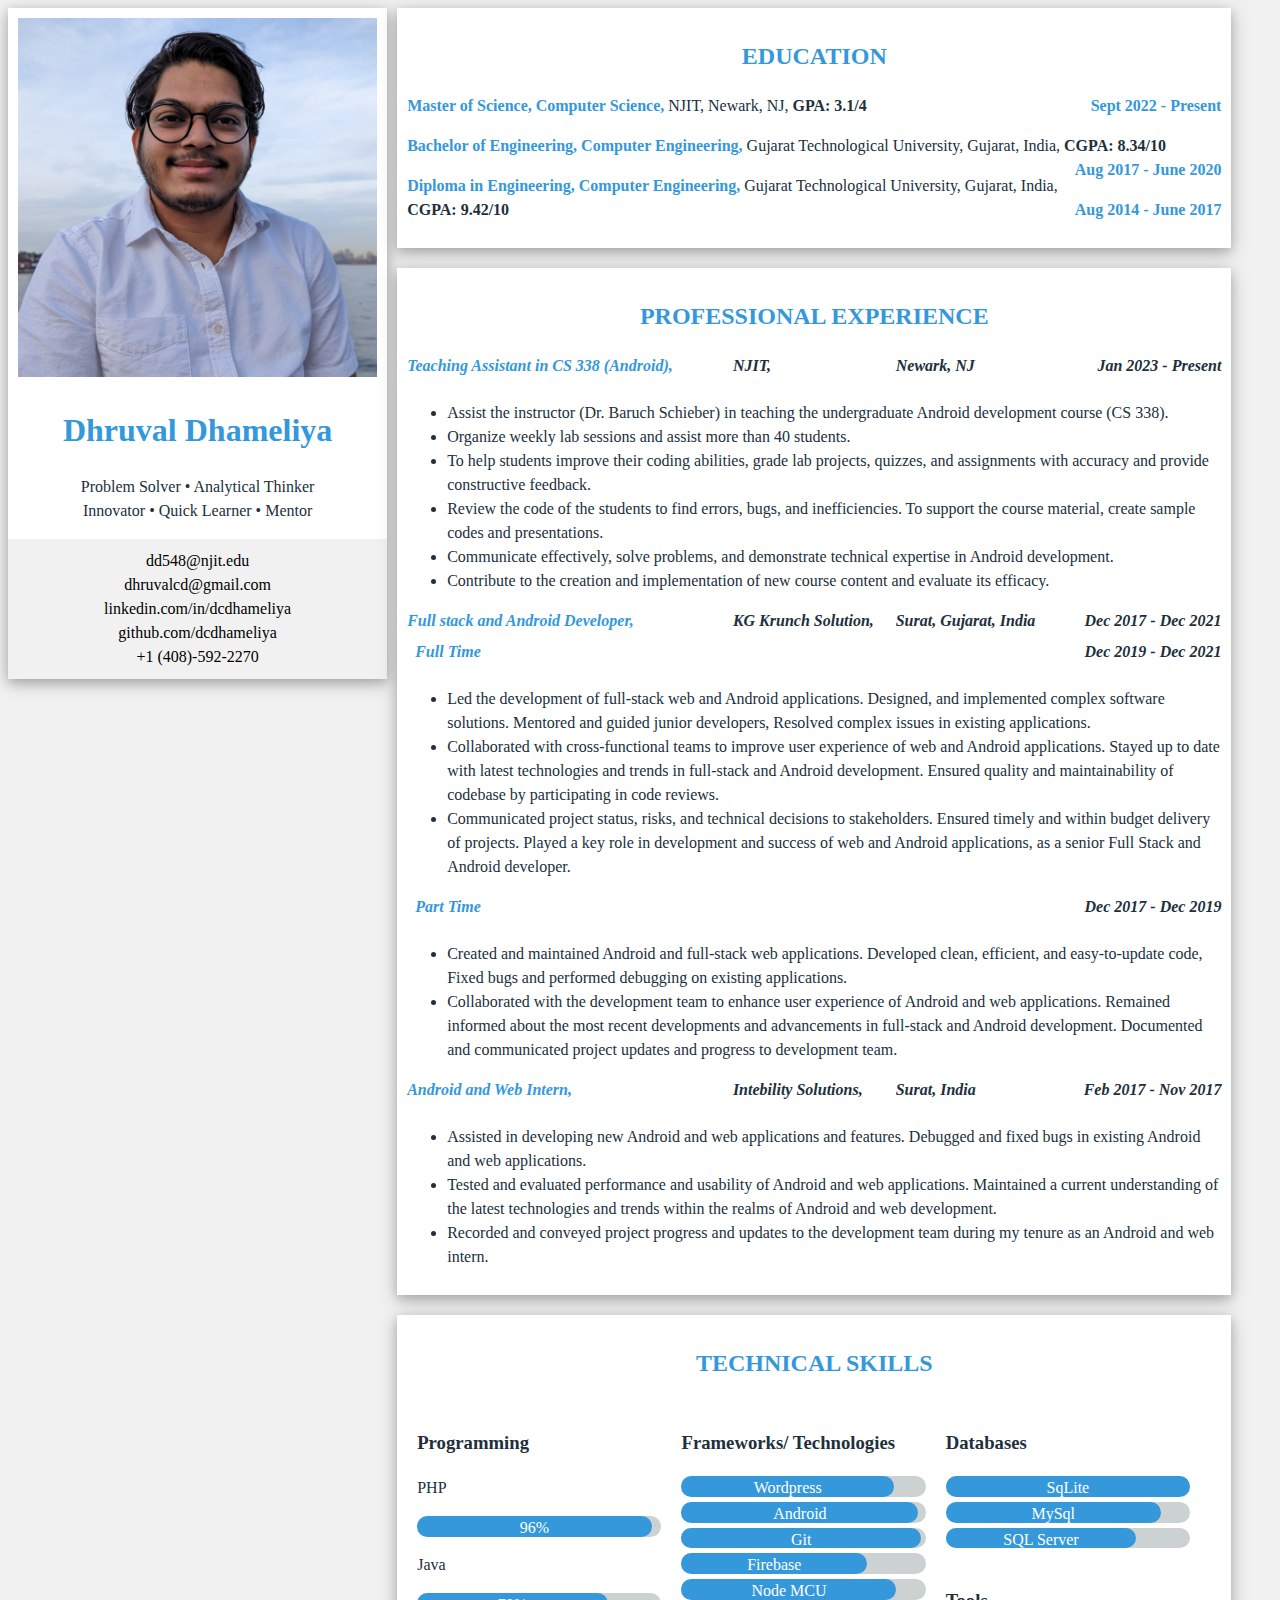
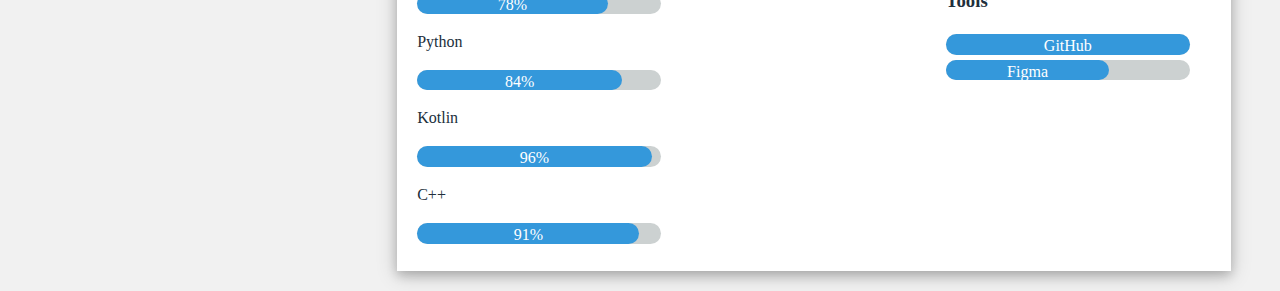
==== Assignment 1/index.html @ 1f32c048 "first commit" ====
<!DOCTYPE html>
<html>
<head>
    <title>My Resume"</title>
    <link rel="stylesheet" href="style.css">
</head>
<body>
<div class="body">

    <div class="header"></div>
    <div class="left-container box">
        <div class="left-sub-container">
            <div class="profile-name">
                <img class="profile" src="img.jpg"/>
                <h1 class="color-blue">Dhruval Dhameliya</h1>
                <p>Problem Solver • Analytical Thinker<br>Innovator • Quick Learner • Mentor</p>
            </div>
            <hr/>

            <div class="contact-container">
                <a href="mailto:dd548@njit.edu">dd548@njit.edu</a><br/>
                <a href="mailto:dhruvalcd@gmail.com">dhruvalcd@gmail.com</a><br/>
                <a href="https://www.linkedin.com/in/dcdhameliya/">linkedin.com/in/dcdhameliya</a><br/>
                <a href="https://github.com/dcdhameliya">github.com/dcdhameliya</a><br/>
                <a href="tel:4085922270">+1 (408)-592-2270</a><br/>
            </div>

        </div>
    </div>

    <div class="right-container">

        <div class="box right-sub-container">
            <h2 class="color-blue center">EDUCATION</h2>
            <p style="width: 100%"><strong class="color-blue">Master of Science, Computer Science,</strong> NJIT,
                Newark, NJ, <strong> GPA: 3.1/4</strong> <strong class="color-blue" style="float: right">Sept 2022 -
                    Present</strong></p>

            <p style="width: 100%"><strong class="color-blue">Bachelor of Engineering, Computer Engineering,</strong>
                Gujarat
                Technological University, Gujarat, India,<strong> CGPA: 8.34/10</strong> <strong class="color-blue"
                                                                                                 style="float: right">Aug
                    2017 - June
                    2020</strong></p>

            <p style="width: 100%"><strong class="color-blue">Diploma in Engineering, Computer Engineering,</strong>
                Gujarat
                Technological University, Gujarat, India,<strong> CGPA: 9.42/10</strong> <strong class="color-blue"
                                                                                                 style="float: right">Aug
                    2014 - June 2017</strong></p>
        </div>

        <div class="box right-sub-container">
            <h2 class="color-blue center">PROFESSIONAL EXPERIENCE</h2>

            <div>
                <div class="job-intro">
                    <div class="job-title"><strong>Teaching Assistant in CS 338 (Android),</strong></div>
                    <div class="job-company"><strong>NJIT,</strong></div>
                    <div class="job-location"><strong>Newark, NJ</strong></div>
                    <div class="job-period"><strong>Jan 2023 - Present</strong></div>
                </div>
                <ul>
                    <li>Assist the instructor (Dr. Baruch Schieber) in teaching the undergraduate Android development
                        course (CS 338).
                    </li>
                    <li>Organize weekly lab sessions and assist more than 40 students.</li>
                    <li>To help students improve their coding abilities, grade lab projects, quizzes, and assignments
                        with accuracy and provide constructive feedback.
                    </li>
                    <li>Review the code of the students to find errors, bugs, and inefficiencies. To support the course
                        material, create sample codes and presentations.
                    </li>
                    <li>Communicate effectively, solve problems, and demonstrate technical expertise in Android
                        development.
                    </li>
                    <li>Contribute to the creation and implementation of new course content and evaluate its efficacy.
                    </li>
                </ul>

            </div>

            <div>
                <div class="job-intro">
                    <div class="job-title"><strong>Full stack and Android Developer,</strong></div>
                    <div class="job-company"><strong>KG Krunch Solution,</strong></div>
                    <div class="job-location"><strong>Surat, Gujarat, India</strong></div>
                    <div class="job-period"><strong>Dec 2017 - Dec 2021</strong></div>
                </div>
                <div class="job-intro">
                    <div class="job-title"><strong>&nbsp&nbspFull Time</strong></div>
                    <div class="job-company">&nbsp</div>
                    <div class="job-location">&nbsp</div>
                    <div class="job-period"><strong>Dec 2019 - Dec 2021</strong></div>
                </div>
                <ul>
                    <li>Led the development of full-stack web and Android applications. Designed, and implemented
                        complex software solutions. Mentored and guided junior developers, Resolved complex issues in
                        existing applications.
                    </li>
                    <li>Collaborated with cross-functional teams to improve user experience of web and Android
                        applications. Stayed up to date with latest technologies and trends in full-stack and Android
                        development. Ensured quality and maintainability of codebase by participating in code reviews.
                    </li>
                    <li>Communicated project status, risks, and technical decisions to stakeholders. Ensured timely and
                        within budget delivery of projects. Played a key role in development and success of web and
                        Android applications, as a senior Full Stack and Android developer.
                    </li>
                </ul>

                <div class="job-intro">
                    <div class="job-title"><strong>&nbsp&nbspPart Time</strong></div>
                    <div class="job-company">&nbsp</div>
                    <div class="job-location">&nbsp</div>
                    <div class="job-period"><strong>Dec 2017 - Dec 2019</strong></div>
                </div>
                <ul>
                    <li>Created and maintained Android and full-stack web applications. Developed clean, efficient, and
                        easy-to-update code, Fixed bugs and performed debugging on existing applications.
                    </li>
                    <li>Collaborated with the development team to enhance user experience of Android and web
                        applications. Remained informed about the most recent developments and advancements in
                        full-stack and Android development. Documented and communicated project updates and progress to
                        development team.
                    </li>
                </ul>
            </div>

            <div>
                <div class="job-intro">
                    <div class="job-title"><strong>Android and Web Intern,</strong></div>
                    <div class="job-company"><strong>Intebility Solutions,</strong></div>
                    <div class="job-location"><strong>Surat, India</strong></div>
                    <div class="job-period"><strong>Feb 2017 - Nov 2017</strong></div>
                </div>
                <ul>
                    <li>Assisted in developing new Android and web applications and features. Debugged and fixed bugs in
                        existing Android and web applications.
                    </li>
                    <li>Tested and evaluated performance and usability of Android and web applications. Maintained a
                        current understanding of the latest technologies and trends within the realms of Android and web
                        development.
                    </li>
                    <li>Recorded and conveyed project progress and updates to the development team during my tenure as
                        an Android and web intern.
                    </li>
                </ul>
            </div>


        </div>


        <div class="box right-sub-container">
            <h2 class="color-blue" style="width: 100%;text-align: center">TECHNICAL SKILLS</h2>
            <div style="display: inline-block; width: 100%">

                <div class="skills-container">
                    <h3>Programming</h3>
                    <p>PHP</p>
                    <div class="skill-progress">
                        <div style="width:96%">96%</div>
                    </div>

                    <p>Java</p>
                    <div class="skill-progress">
                        <div style="width:78%">78%</div>
                    </div>

                    <p>Python</p>
                    <div class="skill-progress">
                        <div style="width:84%">84%</div>
                    </div>


                    <p>Kotlin</p>
                    <div class="skill-progress">
                        <div style="width:96%">96%</div>
                    </div>


                    <p>C++</p>
                    <div class="skill-progress">
                        <div style="width:91%">91%</div>
                    </div>
                </div>


                <div class="skills-container">
                    <h3>Frameworks/ Technologies</h3>


                    <div class="skill-progress">
                        <div style="width:87%">Wordpress</div>
                    </div>


                    <div class="skill-progress">
                        <div style="width:97%">Android</div>
                    </div>


                    <div class="skill-progress">
                        <div style="width:98%">Git</div>
                    </div>


                    <div class="skill-progress">
                        <div style="width:76%">Firebase</div>
                    </div>


                    <div class="skill-progress">
                        <div style="width:88%">Node MCU</div>
                    </div>


                </div>
                <div class="skills-container">
                    <h3>Databases</h3>


                    <div class="skill-progress">
                        <div style="width:100%">SqLite</div>
                    </div>


                    <div class="skill-progress">
                        <div style="width:88%">MySql</div>
                    </div>


                    <div class="skill-progress">
                        <div style="width:78%">SQL Server</div>
                    </div>

                </div>
                <div class="skills-container">
                    <h3>Tools</h3>


                    <div class="skill-progress">
                        <div style="width:100%">GitHub</div>
                    </div>


                    <div class="skill-progress">
                        <div style="width:67%">Figma</div>
                    </div>

                </div>
            </div>
        </div>

    </div>
</div>
</body>
</html>
---- Assignment 1/style.css ----
body {
    background-color: #f1f1f1;
    font-size: 16px;
    line-height: 1.5;
    color: #212F3C;
}

.left-container {
    float: left;
    width: 30%;
    height: 100%;
}

.right-container {
    float: left;
    width: 66%;
    margin-left: 10px;
}

.box {
    background: #FFFFFF;
    box-shadow: 0 4px 10px 0 rgba(0, 0, 0, 0.2), 0 4px 20px 0 rgba(0, 0, 0, 0.19);
}

.right-sub-container {
    padding: 10px;
    margin-bottom: 20px;
}

.job-intro {
    width: 100%;
    display: inline-block;
    font-style: italic;
}

.job-title {
    width: 40%;
    color: #3498db;
    float: left;
    font-weight: bold;
}

.job-company {
    width: 20%;
    float: left;
}

.job-location {
    width: 20%;
    float: left;
}

.job-period {
    width: 20%;
    float: left;
    text-align: right;
    display: inline-block;
}


.left-sub-container {
    padding: 10px;
}

.profile {
    width: 100%;
}

.profile-name p {
    text-align: center;
}

.profile-name h1 {
    text-align: center;
}

.color-blue {
    color: #3498db;
}

.skills-container {
    width: 30%;
    float: left;
    padding: 10px;
}

hr {
    border: 1px solid #f1f1f1;
}

.skill-progress {
    /*margin-top: -10px;*/
    height: 1.3em;
    background: #CCD1D1;
    border-radius: 50px;
    margin-top: 5px;
}
/**/
.skill-progress div {
    background: #3498db;
    height: 1.3em;
    border-radius: 50px;
    color: white;
    text-align: center;
}

.contact-container {
    margin: -10px;
    padding: 10px 20px;
    background: #f1f1f1;
    text-align: center;
}

.contact-container a {
    text-decoration: none;
    color: #000;
}

.contact-container a:hover {
    text-decoration: none;
    color: #3498db;
}

.center {
    text-align: center;
}

/*
color: #fff !important;
    background-color: #009688 !important
    */
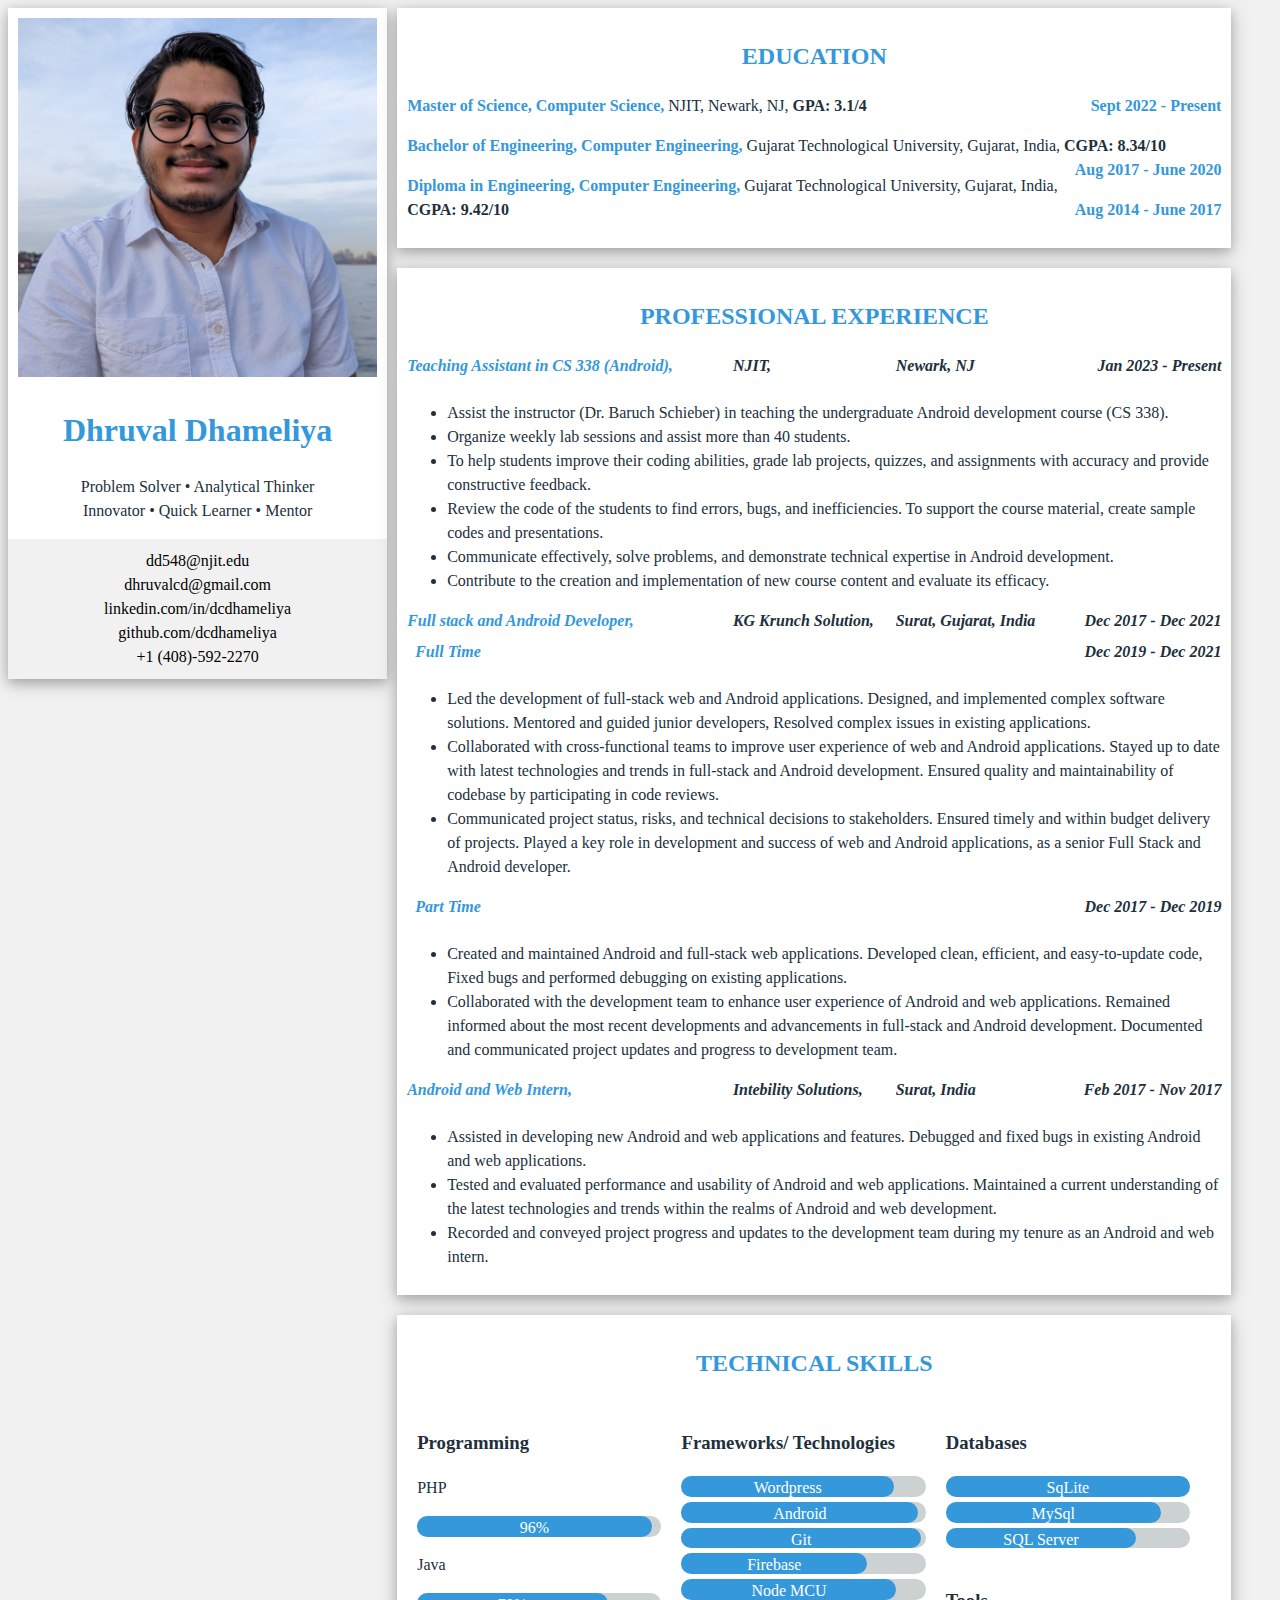
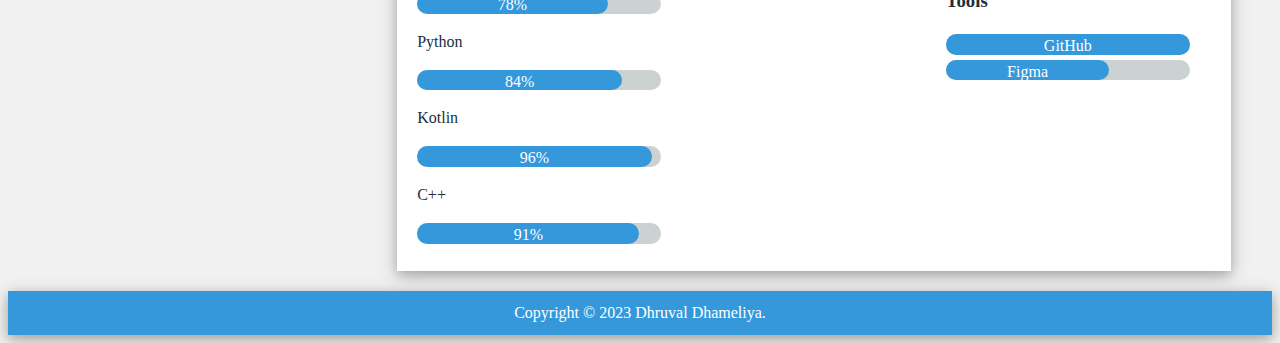
==== commit fa30eb4c: "Assignment 1 footer complete" ====
--- a/Assignment 1/index.html
+++ b/Assignment 1/index.html
@@ -1,7 +1,7 @@
 <!DOCTYPE html>
 <html>
 <head>
-    <title>My Resume"</title>
+    <title>My Resume</title>
     <link rel="stylesheet" href="style.css">
 </head>
 <body>
@@ -254,6 +254,8 @@
 
     </div>
 </div>
+
+<footer class="box"><div>Copyright &copy; 2023 Dhruval Dhameliya.</div></footer>
 </body>
 </html>
 
--- a/Assignment 1/style.css
+++ b/Assignment 1/style.css
@@ -3,6 +3,9 @@
     font-size: 16px;
     line-height: 1.5;
     color: #212F3C;
+    min-height: 100vh;
+    display: flex;
+    flex-direction: column;
 }
 
 .left-container {
@@ -20,6 +23,17 @@
 .box {
     background: #FFFFFF;
     box-shadow: 0 4px 10px 0 rgba(0, 0, 0, 0.2), 0 4px 20px 0 rgba(0, 0, 0, 0.19);
+}
+
+footer {
+    margin-top: auto;
+    text-align: center;
+}
+
+footer div {
+    padding: 10px;
+    background-color: #3498db;
+    color: #fff;
 }
 
 .right-sub-container {
@@ -95,6 +109,7 @@
     border-radius: 50px;
     margin-top: 5px;
 }
+
 /**/
 .skill-progress div {
     background: #3498db;
